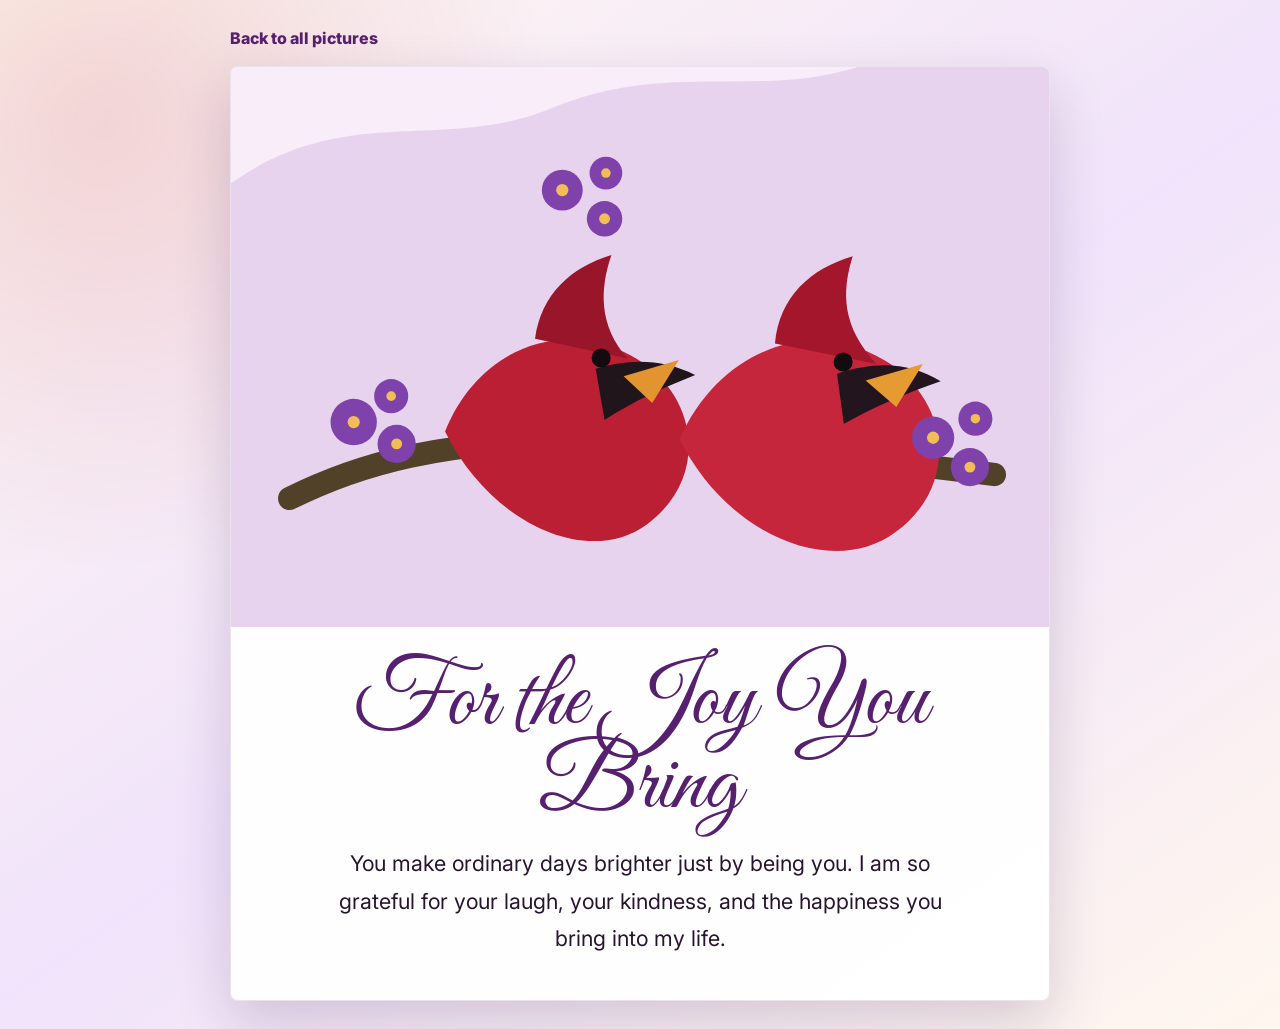
==== messages/joy.html @ 03bc569e "Initial commit" ====
<!DOCTYPE html>
<html lang="en">
<head>
    <meta charset="UTF-8">
    <meta name="viewport" content="width=device-width, initial-scale=1.0">
    <title>For the Joy You Bring</title>
    <link rel="preconnect" href="https://fonts.googleapis.com">
    <link rel="preconnect" href="https://fonts.gstatic.com" crossorigin>
    <link href="https://fonts.googleapis.com/css2?family=Great+Vibes&family=Inter:wght@400;500;700;800&display=swap" rel="stylesheet">
    <link rel="stylesheet" href="../style.css">
</head>
<body class="message-page">
    <main class="message-wrap">
        <a class="back-link" href="../index.html">Back to all pictures</a>
        <article class="message-card">
            <img src="../assets/images/cardinal-joy.svg" alt="Two cardinals with purple blossoms">
            <h1>For the Joy You Bring</h1>
            <p>
                You make ordinary days brighter just by being you. I am so grateful
                for your laugh, your kindness, and the happiness you bring into my life.
            </p>
        </article>
    </main>
</body>
</html>
---- style.css ----
:root {
    --plum: #56206f;
    --violet: #8f47b5;
    --lavender: #f1e7fa;
    --rose: #ba1f33;
    --berry: #7f183f;
    --ink: #27152f;
    --cream: #fff8f0;
    --gold: #f1bb59;
    --leaf: #526b45;
    --shadow: 0 22px 55px rgba(57, 21, 71, 0.18);
}

* {
    box-sizing: border-box;
}

html {
    min-height: 100%;
    background: var(--cream);
}

body {
    margin: 0;
    min-height: 100%;
    font-family: "Inter", system-ui, -apple-system, BlinkMacSystemFont, "Segoe UI", sans-serif;
    color: var(--ink);
    background:
        radial-gradient(circle at 8% 12%, rgba(186, 31, 51, 0.15), transparent 28rem),
        linear-gradient(145deg, #fff8f0 0%, #f0e3fb 52%, #fff7ee 100%);
}

a {
    color: inherit;
}

.site-header {
    min-height: 54vh;
    position: relative;
    overflow: hidden;
    background:
        linear-gradient(90deg, rgba(39, 21, 47, 0.76), rgba(86, 32, 111, 0.55)),
        url("assets/images/cardinal-love.svg") center right / min(58rem, 100vw) no-repeat,
        linear-gradient(135deg, var(--plum), var(--violet));
    color: white;
}

.nav {
    width: min(1120px, calc(100% - 36px));
    margin: 0 auto;
    padding: 24px 0;
    display: flex;
    align-items: center;
    justify-content: space-between;
    gap: 16px;
}

.brand {
    font-family: "Great Vibes", cursive;
    font-size: clamp(2rem, 5vw, 3.4rem);
    line-height: 1;
    text-decoration: none;
}

.nav-note,
.eyebrow {
    text-transform: uppercase;
    font-size: 0.78rem;
    font-weight: 800;
    letter-spacing: 0.12em;
}

.hero {
    width: min(1120px, calc(100% - 36px));
    min-height: 38vh;
    margin: 0 auto;
    display: flex;
    align-items: center;
    padding: 36px 0 70px;
}

.hero-copy {
    max-width: 620px;
}

.eyebrow {
    margin: 0 0 12px;
    color: #ffde8c;
}

h1 {
    margin: 0;
    font-family: "Great Vibes", cursive;
    font-size: clamp(3.6rem, 10vw, 7.4rem);
    line-height: 0.92;
    font-weight: 400;
}

.hero p:last-child {
    max-width: 32rem;
    margin: 24px 0 0;
    font-size: clamp(1.05rem, 2vw, 1.3rem);
    line-height: 1.7;
}

.gallery {
    width: min(1120px, calc(100% - 36px));
    margin: -46px auto 64px;
    display: grid;
    grid-template-columns: repeat(4, minmax(0, 1fr));
    gap: 18px;
    position: relative;
    z-index: 2;
}

.memory-card {
    display: grid;
    grid-template-rows: auto minmax(74px, auto);
    overflow: hidden;
    border: 1px solid rgba(86, 32, 111, 0.13);
    border-radius: 8px;
    background: rgba(255, 255, 255, 0.92);
    text-decoration: none;
    box-shadow: var(--shadow);
    transition: transform 180ms ease, box-shadow 180ms ease;
}

.memory-card:hover,
.memory-card:focus-visible {
    transform: translateY(-5px);
    box-shadow: 0 28px 65px rgba(57, 21, 71, 0.23);
    outline: none;
}

.memory-card img {
    width: 100%;
    aspect-ratio: 4 / 3;
    object-fit: cover;
    display: block;
    background: var(--lavender);
}

.memory-card span {
    min-height: 74px;
    display: flex;
    align-items: center;
    justify-content: center;
    padding: 16px;
    text-align: center;
    color: var(--plum);
    font-weight: 800;
}

.message-page {
    display: grid;
    place-items: center;
    min-height: 100vh;
    padding: 28px 18px;
}

.message-wrap {
    width: min(820px, 100%);
}

.back-link {
    display: inline-flex;
    margin-bottom: 18px;
    color: var(--plum);
    font-weight: 800;
    text-decoration: none;
}

.back-link:hover,
.back-link:focus-visible {
    text-decoration: underline;
}

.message-card {
    overflow: hidden;
    border: 1px solid rgba(86, 32, 111, 0.12);
    border-radius: 8px;
    background: rgba(255, 255, 255, 0.94);
    box-shadow: var(--shadow);
}

.message-card img {
    width: 100%;
    max-height: 560px;
    object-fit: cover;
    display: block;
    background: var(--lavender);
}

.message-card h1,
.message-card p {
    width: min(650px, calc(100% - 40px));
    margin-left: auto;
    margin-right: auto;
    text-align: center;
}

.message-card h1 {
    margin-top: 34px;
    color: var(--plum);
    font-size: clamp(3rem, 10vw, 5.7rem);
}

.message-card p {
    margin-top: 16px;
    margin-bottom: 42px;
    font-size: clamp(1.05rem, 2.2vw, 1.35rem);
    line-height: 1.75;
}

@media (max-width: 860px) {
    .site-header {
        min-height: auto;
        background:
            linear-gradient(180deg, rgba(39, 21, 47, 0.7), rgba(86, 32, 111, 0.72)),
            url("assets/images/cardinal-love.svg") center bottom / 54rem no-repeat,
            linear-gradient(135deg, var(--plum), var(--violet));
    }

    .hero {
        min-height: 520px;
        align-items: flex-start;
        padding-top: 46px;
    }

    .gallery {
        grid-template-columns: repeat(2, minmax(0, 1fr));
        margin-top: 24px;
    }
}

@media (max-width: 560px) {
    .nav {
        align-items: flex-start;
        flex-direction: column;
    }

    .hero {
        min-height: 500px;
    }

    .gallery {
        grid-template-columns: 1fr;
    }
}
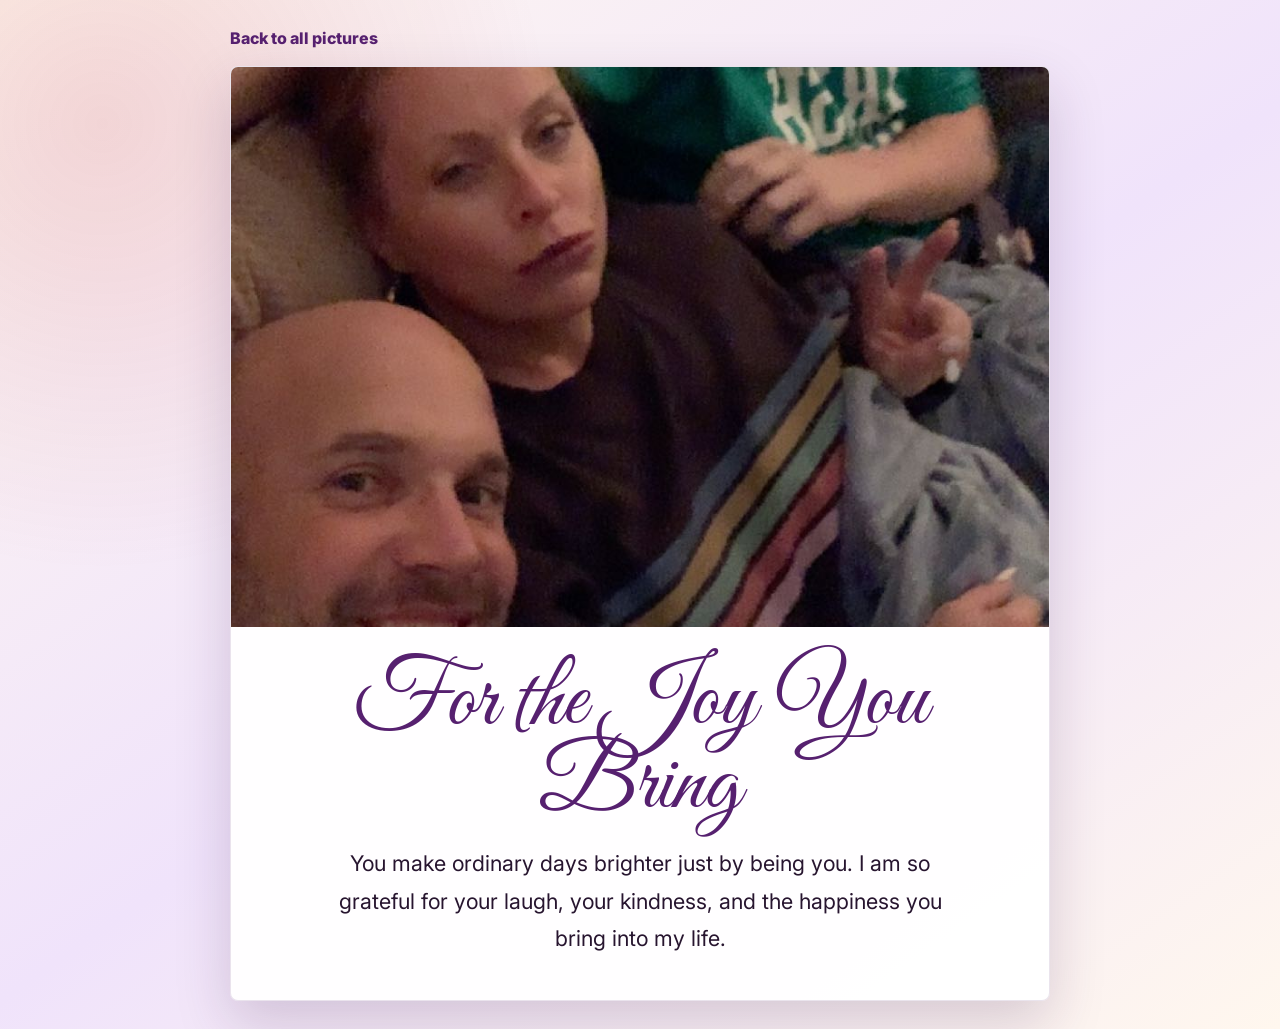
==== commit 119cb299: "Add photos to Mother's Day site" ====
--- a/messages/joy.html
+++ b/messages/joy.html
@@ -13,7 +13,7 @@
     <main class="message-wrap">
         <a class="back-link" href="../index.html">Back to all pictures</a>
         <article class="message-card">
-            <img src="../assets/images/cardinal-joy.svg" alt="Two cardinals with purple blossoms">
+            <img src="../assets/images/mom-family.jpg" alt="Family selfie on a couch">
             <h1>For the Joy You Bring</h1>
             <p>
                 You make ordinary days brighter just by being you. I am so grateful
--- a/style.css
+++ b/style.css
@@ -39,8 +39,8 @@
     position: relative;
     overflow: hidden;
     background:
-        linear-gradient(90deg, rgba(39, 21, 47, 0.76), rgba(86, 32, 111, 0.55)),
-        url("assets/images/cardinal-love.svg") center right / min(58rem, 100vw) no-repeat,
+        linear-gradient(90deg, rgba(39, 21, 47, 0.84), rgba(86, 32, 111, 0.5)),
+        url("assets/images/mom-party.jpg") center right / cover no-repeat,
         linear-gradient(135deg, var(--plum), var(--violet));
     color: white;
 }
@@ -107,7 +107,7 @@
     width: min(1120px, calc(100% - 36px));
     margin: -46px auto 64px;
     display: grid;
-    grid-template-columns: repeat(4, minmax(0, 1fr));
+    grid-template-columns: repeat(auto-fit, minmax(190px, 1fr));
     gap: 18px;
     position: relative;
     z-index: 2;
@@ -217,7 +217,7 @@
         min-height: auto;
         background:
             linear-gradient(180deg, rgba(39, 21, 47, 0.7), rgba(86, 32, 111, 0.72)),
-            url("assets/images/cardinal-love.svg") center bottom / 54rem no-repeat,
+            url("assets/images/mom-party.jpg") center / cover no-repeat,
             linear-gradient(135deg, var(--plum), var(--violet));
     }
 
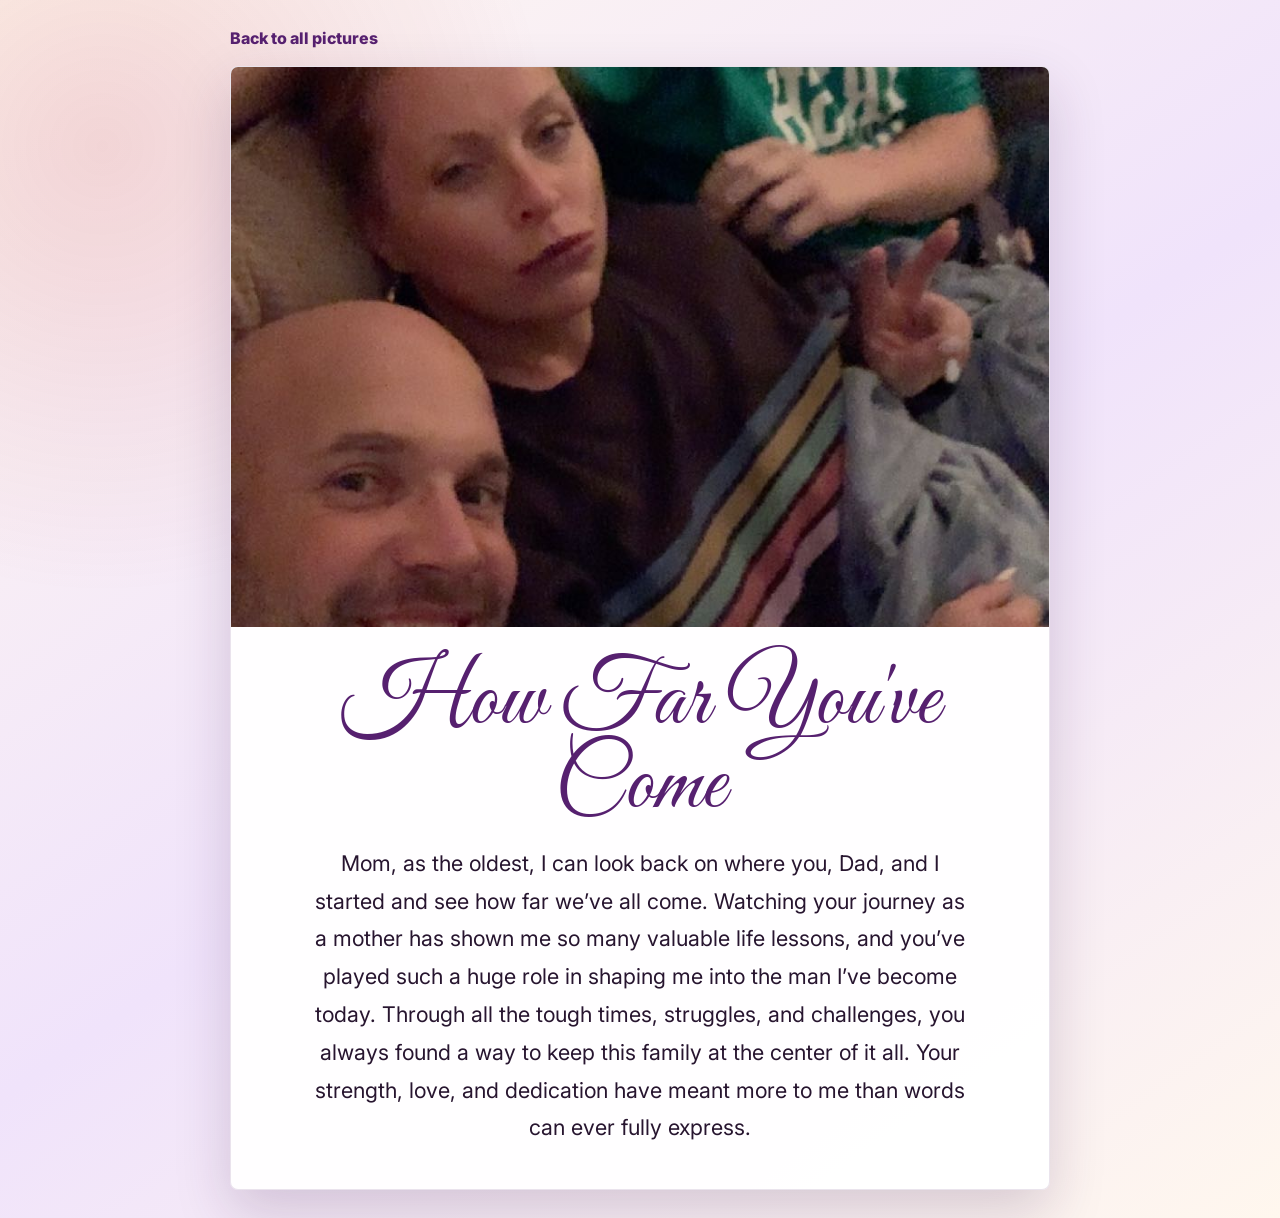
==== commit 3da27ba5: "all" ====
--- a/messages/joy.html
+++ b/messages/joy.html
@@ -3,7 +3,7 @@
 <head>
     <meta charset="UTF-8">
     <meta name="viewport" content="width=device-width, initial-scale=1.0">
-    <title>For the Joy You Bring</title>
+    <title>How Far You've Come</title>
     <link rel="preconnect" href="https://fonts.googleapis.com">
     <link rel="preconnect" href="https://fonts.gstatic.com" crossorigin>
     <link href="https://fonts.googleapis.com/css2?family=Great+Vibes&family=Inter:wght@400;500;700;800&display=swap" rel="stylesheet">
@@ -14,10 +14,12 @@
         <a class="back-link" href="../index.html">Back to all pictures</a>
         <article class="message-card">
             <img src="../assets/images/mom-family.jpg" alt="Family selfie on a couch">
-            <h1>For the Joy You Bring</h1>
+            <h1>How Far You've Come</h1>
             <p>
-                You make ordinary days brighter just by being you. I am so grateful
-                for your laugh, your kindness, and the happiness you bring into my life.
+                Mom, as the oldest, I can look back on where you, Dad, and I started and see how far we’ve all come.
+                Watching your journey as a mother has shown me so many valuable life lessons, and you’ve played such a huge role in shaping me into the man I’ve become today.
+                Through all the tough times, struggles, and challenges, you always found a way to keep this family at the center of it all. Your strength, love, and dedication have meant more to me than words can ever fully express.
+
             </p>
         </article>
     </main>
--- a/style.css
+++ b/style.css
@@ -212,38 +212,230 @@
     line-height: 1.75;
 }
 
+.collage-wrap {
+    width: min(1180px, 100%);
+}
+
+.mom-collage-section {
+    margin-top: 28px;
+    padding: clamp(20px, 4vw, 34px);
+    border: 1px solid rgba(86, 32, 111, 0.12);
+    border-radius: 8px;
+    background: rgba(255, 255, 255, 0.94);
+    box-shadow: var(--shadow);
+}
+
+.mom-collage-section h2 {
+    margin: 0 0 18px;
+    font-family: "Great Vibes", cursive;
+    font-size: clamp(4.2rem, 12vw, 8rem);
+    line-height: 0.9;
+    font-weight: 400;
+    text-align: center;
+    color: var(--plum);
+}
+
+.mom-collage {
+    display: grid;
+    grid-template-columns: repeat(15, minmax(0, 1fr));
+    gap: clamp(3px, 0.65vw, 8px);
+}
+
+.collage-tile {
+    aspect-ratio: 1;
+    border-radius: 5px;
+}
+
+.collage-tile.is-photo {
+    overflow: hidden;
+    background: var(--lavender);
+    box-shadow: 0 5px 14px rgba(57, 21, 71, 0.18);
+}
+
+.collage-tile img {
+    width: 100%;
+    height: 100%;
+    display: block;
+    object-fit: cover;
+}
+
 @media (max-width: 860px) {
     .site-header {
         min-height: auto;
         background:
-            linear-gradient(180deg, rgba(39, 21, 47, 0.7), rgba(86, 32, 111, 0.72)),
-            url("assets/images/mom-party.jpg") center / cover no-repeat,
+            linear-gradient(180deg, rgba(39, 21, 47, 0.56), rgba(39, 21, 47, 0.82)),
+            url("assets/images/mom-party.jpg") center top / cover no-repeat,
             linear-gradient(135deg, var(--plum), var(--violet));
     }
 
+    .nav {
+        width: min(100% - 28px, 1120px);
+        padding: 18px 0;
+    }
+
     .hero {
-        min-height: 520px;
-        align-items: flex-start;
-        padding-top: 46px;
+        width: min(100% - 28px, 1120px);
+        min-height: 62svh;
+        align-items: flex-end;
+        padding: 44px 0 34px;
     }
 
     .gallery {
+        width: min(100% - 28px, 1120px);
         grid-template-columns: repeat(2, minmax(0, 1fr));
-        margin-top: 24px;
-    }
-}
-
-@media (max-width: 560px) {
+        gap: 14px;
+        margin-top: 18px;
+        margin-bottom: 42px;
+    }
+
+    .message-page {
+        display: block;
+        padding: 14px;
+    }
+
+    .message-card img {
+        max-height: none;
+        aspect-ratio: 4 / 5;
+        object-fit: cover;
+    }
+
+    .message-card h1,
+    .message-card p {
+        width: min(100% - 28px, 650px);
+    }
+
+    .mom-collage-section {
+        margin-top: 18px;
+        padding: 16px;
+    }
+}
+
+@media (max-width: 620px) {
+    body {
+        background:
+            radial-gradient(circle at 0 0, rgba(186, 31, 51, 0.12), transparent 18rem),
+            linear-gradient(160deg, #fff8f0 0%, #f2e6fb 54%, #fff7ee 100%);
+    }
+
+    .site-header {
+        background:
+            linear-gradient(180deg, rgba(39, 21, 47, 0.36), rgba(39, 21, 47, 0.88)),
+            url("assets/images/mom-party.jpg") 54% top / cover no-repeat,
+            linear-gradient(135deg, var(--plum), var(--violet));
+    }
+
     .nav {
-        align-items: flex-start;
-        flex-direction: column;
+        align-items: center;
+        flex-direction: row;
+    }
+
+    .brand {
+        font-size: 2.65rem;
+    }
+
+    .nav-note {
+        font-size: 0.68rem;
+        letter-spacing: 0.1em;
     }
 
     .hero {
-        min-height: 500px;
+        min-height: 68svh;
+        padding-bottom: 28px;
+    }
+
+    .eyebrow {
+        margin-bottom: 10px;
+        font-size: 0.7rem;
+        line-height: 1.35;
+    }
+
+    h1 {
+        max-width: 9ch;
+        font-size: clamp(4.25rem, 18vw, 5.8rem);
+    }
+
+    .hero p:last-child {
+        max-width: 22rem;
+        margin-top: 18px;
+        font-size: 1rem;
+        line-height: 1.55;
     }
 
     .gallery {
         grid-template-columns: 1fr;
-    }
-}
+        gap: 16px;
+        margin-top: 16px;
+    }
+
+    .memory-card {
+        grid-template-rows: auto minmax(64px, auto);
+    }
+
+    .memory-card:hover {
+        transform: none;
+    }
+
+    .memory-card img {
+        aspect-ratio: 3 / 4;
+        object-fit: cover;
+    }
+
+    .memory-card:nth-child(2) img,
+    .memory-card:nth-child(3) img {
+        object-position: center top;
+    }
+
+    .memory-card:nth-child(4) img {
+        aspect-ratio: 1 / 1;
+    }
+
+    .memory-card span {
+        min-height: 64px;
+        padding: 14px 16px;
+        font-size: 1rem;
+    }
+
+    .back-link {
+        min-height: 44px;
+        align-items: center;
+        margin-bottom: 10px;
+    }
+
+    .message-card {
+        border-radius: 8px;
+    }
+
+    .message-card img {
+        aspect-ratio: auto;
+        max-height: 68svh;
+        object-fit: contain;
+    }
+
+    .message-card h1 {
+        margin-top: 26px;
+        font-size: clamp(3.1rem, 16vw, 4.9rem);
+    }
+
+    .message-card p {
+        margin-top: 12px;
+        margin-bottom: 32px;
+        font-size: 1.04rem;
+        line-height: 1.65;
+    }
+
+    .collage-page {
+        padding: 10px;
+    }
+
+    .mom-collage-section h2 {
+        margin-bottom: 14px;
+    }
+
+    .mom-collage {
+        gap: 3px;
+    }
+
+    .collage-tile {
+        border-radius: 3px;
+    }
+}
